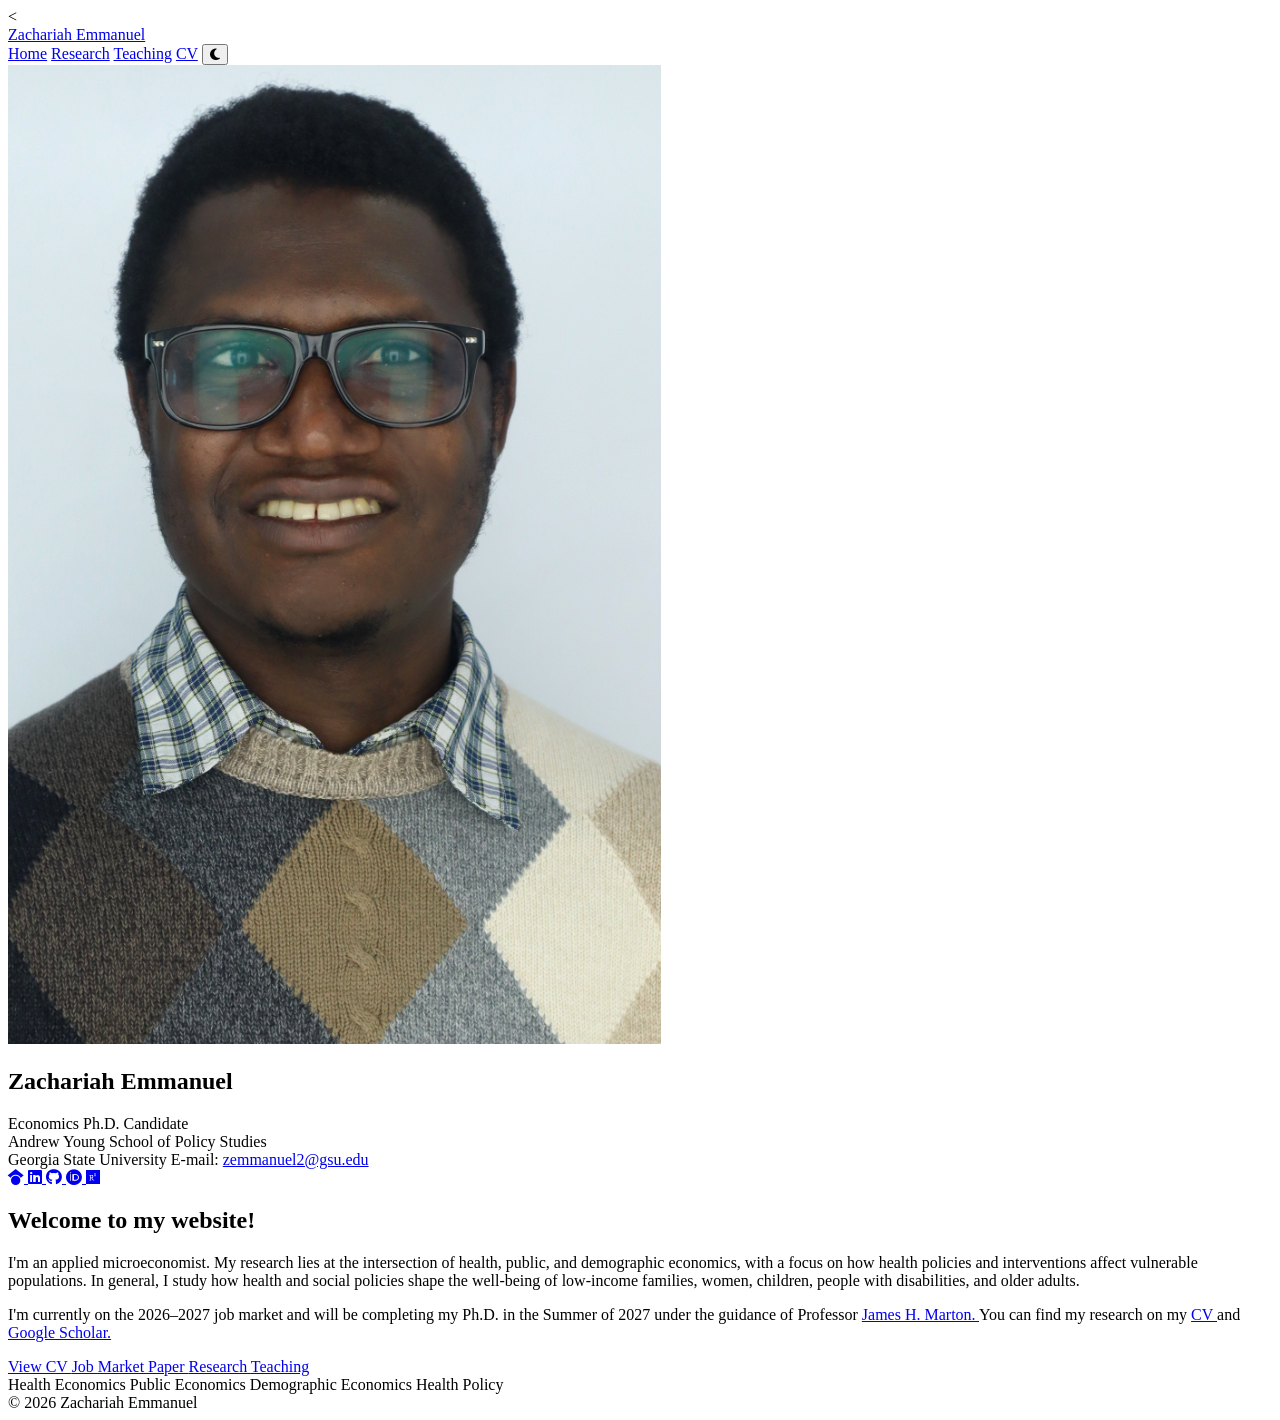
==== index.html @ 63b7c992 "Add canonical link to index.html" ====
<!DOCTYPE html>
<html lang="en">

<head>
  <meta charset="UTF-8">

  <meta name="viewport"
        content="width=device-width, initial-scale=1.0">

  <meta name="description"
        content="Academic website of Zachariah Emmanuel, Ph.D. candidate in Economics at Georgia State University.">

  <title>
    Zachariah Emmanuel | Economics Ph.D. Candidate | Georgia State University
  </title>

  <<link rel="canonical"
      href="https://zachariahemmanuel2.github.io/">

  <!-- Font Awesome for social icons -->
  <link rel="stylesheet"
        href="https://cdnjs.cloudflare.com/ajax/libs/font-awesome/6.5.2/css/all.min.css">

</head>

 
  

<body>


<!-- =====================================
     NAVIGATION
===================================== -->

<header class="site-header">

  <div class="container nav-wrap">

    <a class="site-title" href="index.html">
      Zachariah Emmanuel
    </a>

    <nav aria-label="Main navigation">

      <a href="index.html">Home</a>

      <a href="research.html">Research</a>

      <a href="teaching.html">Teaching</a>

      <a href="cv.html">CV</a>

      <button
        class="theme-toggle"
        id="theme-toggle"
        type="button"
        aria-label="Toggle light and dark theme"
        title="Toggle theme">
        <i class="fa-solid fa-moon"></i>
      </button>

    </nav>

  </div>

</header>


<!-- =====================================
     MAIN CONTENT
===================================== -->

<main id="home">

  <div class="container page-layout">


    <!-- LEFT PROFILE -->

    <aside class="profile-sidebar">

      <img
        src="assets/Zachariah-Profile-picture.jpg"
        alt="Zachariah Emmanuel"
        class="profile-photo"
      >

      <h2 class="profile-name">
        Zachariah Emmanuel
      </h2>

      <div class="profile-details">

       <span>
    Economics Ph.D. Candidate<br>
    Andrew Young School of Policy Studies<br>
    Georgia State University
   
        <span>
          E-mail:
          <a href="mailto:zemmanuel2@gsu.edu">
            zemmanuel2@gsu.edu
          </a>
        </span>

      </div>


      <div class="social-links">

        <a href="https://scholar.google.com/citations?user=WSJ-WQcAAAAJ"
           target="_blank"
           rel="noopener"
           aria-label="Google Scholar"
           title="Google Scholar">
          <i class="fa-brands fa-google-scholar"></i>
        </a>

        <a href="https://www.linkedin.com/in/zachariah-emmanuel-82096583/"
           target="_blank"
           rel="noopener"
           aria-label="LinkedIn"
           title="LinkedIn">
          <i class="fa-brands fa-linkedin"></i>
        </a>

        <a href="https://github.com/zachariahemmanuel2/"
           target="_blank"
           rel="noopener"
           aria-label="GitHub"
           title="GitHub">
          <i class="fa-brands fa-github"></i>
        </a>

        <a href="https://orcid.org/0000-0001-9636-632X"
           target="_blank"
           rel="noopener"
           aria-label="ORCID"
           title="ORCID">
          <i class="fa-brands fa-orcid"></i>
        </a>

        <a href="https://www.researchgate.net/profile/Zachariah-Emmanuel"
           target="_blank"
           rel="noopener"
           aria-label="ResearchGate"
           title="ResearchGate">
          <i class="fa-brands fa-researchgate"></i>
        </a>

      </div>

    </aside>


    <!-- RIGHT BIO -->

    <section class="page-content">

      <h1 class="home-name">
        Welcome to my website!
      </h1>


      <p class="hero-summary">

        I'm an applied microeconomist. My research lies at the intersection of health,
        public, and demographic economics, with a focus on how health policies and
        interventions affect vulnerable populations. In general, I study how health and social policies
        shape the well-being of low-income families, women, children, people with disabilities, and older adults.

      </p>


      <p>

        I'm currently on the 2026–2027 job market and will be completing my Ph.D.
        in the Summer of 2027 under the guidance of Professor

        <a href="https://aysps.gsu.edu/profile/james-marton/"
           target="_blank"
           rel="noopener">
          James H. Marton.
        </a>

        You can find my research on my

        <a href="cv.pdf"
           target="_blank"
           rel="noopener">
          CV
        </a>

        and

        <a href="https://scholar.google.com/citations?user=WSJ-WQcAAAAJ"
           target="_blank"
           rel="noopener">
          Google Scholar.
        </a>

      </p>


      <div class="hero-actions">

        <a class="button"
           href="cv.pdf"
           target="_blank"
           rel="noopener">
          View CV
        </a>

        <a class="button"
           href="papers/.pdf"
           target="_blank"
           rel="noopener">
          Job Market Paper
        </a>

        <a class="button"
           href="research.html">
          Research
        </a>

        <a class="button"
           href="teaching.html">
          Teaching
        </a>

      </div>


      <div class="interests">

        <span>Health Economics</span>
        <span>Public Economics</span>
        <span>Demographic Economics</span>
        <span>Health Policy</span>

      </div>

    </section>


  </div>

</main>


<!-- =====================================
     FOOTER
===================================== -->

<footer>

  <div class="container footer-wrap">

    <span>
      © 2026 Zachariah Emmanuel
    </span>

  </div>

</footer>

<script src="theme.js"></script>
</body>

</html>
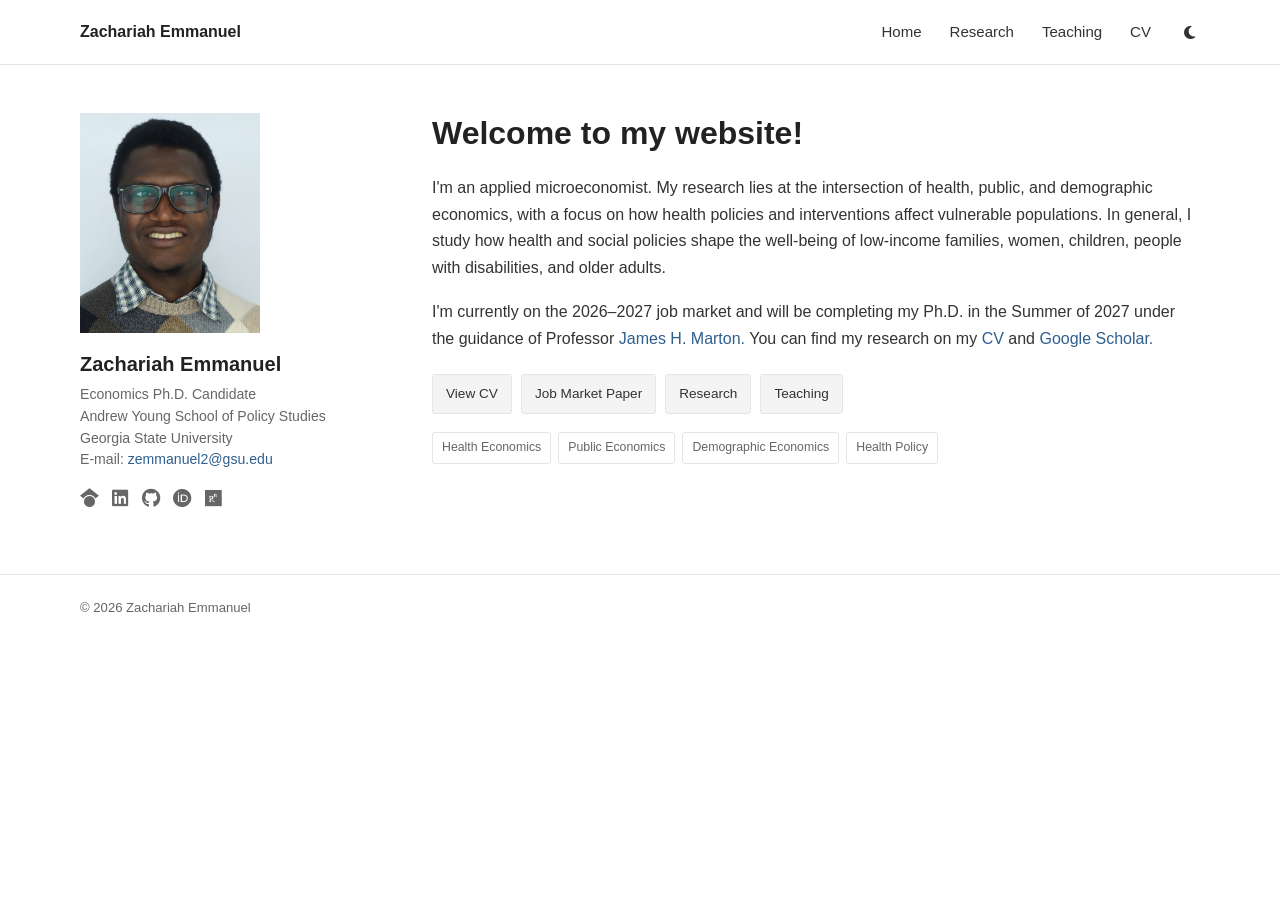
==== commit 88e94328: "Update index.html" ====
--- a/index.html
+++ b/index.html
@@ -14,17 +14,16 @@
     Zachariah Emmanuel | Economics Ph.D. Candidate | Georgia State University
   </title>
 
-  <<link rel="canonical"
-      href="https://zachariahemmanuel2.github.io/">
-
+  <link rel="stylesheet" href="style.css">
+  
   <!-- Font Awesome for social icons -->
   <link rel="stylesheet"
         href="https://cdnjs.cloudflare.com/ajax/libs/font-awesome/6.5.2/css/all.min.css">
 
 </head>
 
- 
-  
+
+
 
 <body>
 
--- a/style.css
+++ b/style.css
@@ -0,0 +1,676 @@
+/* ==========================================================
+   ZACHARIAH EMMANUEL ACADEMIC WEBSITE
+   Shared layout inspired by the structure of Graeme Peterson's
+   academic website
+   ========================================================== */
+
+
+/* ==========================================================
+   THEME VARIABLES
+   ========================================================== */
+
+:root {
+    --bg: #ffffff;
+    --text: #333333;
+    --muted: #666666;
+    --heading: #222222;
+    --link: #2f5f8f;
+    --border: #e5e5e5;
+    --button-bg: #f4f4f4;
+    --button-hover: #e9e9e9;
+    --header-bg: #ffffff;
+}
+
+html[data-theme="dark"] {
+    --bg: #181818;
+    --text: #dddddd;
+    --muted: #aaaaaa;
+    --heading: #f2f2f2;
+    --link: #85b7e8;
+    --border: #383838;
+    --button-bg: #282828;
+    --button-hover: #333333;
+    --header-bg: #181818;
+}
+
+
+/* ==========================================================
+   BASIC PAGE SETTINGS
+   ========================================================== */
+
+* {
+    box-sizing: border-box;
+}
+
+html {
+    scroll-behavior: smooth;
+}
+
+body {
+    margin: 0;
+
+    background: var(--bg);
+    color: var(--text);
+
+    font-family:
+        -apple-system,
+        BlinkMacSystemFont,
+        "Segoe UI",
+        Roboto,
+        Helvetica,
+        Arial,
+        sans-serif;
+
+    font-size: 16px;
+    line-height: 1.6;
+
+    transition:
+        background-color 0.2s ease,
+        color 0.2s ease;
+}
+
+a {
+    color: var(--link);
+    text-decoration: none;
+}
+
+a:hover {
+    text-decoration: underline;
+}
+
+img {
+    max-width: 100%;
+}
+
+.container {
+    width: min(1120px, calc(100% - 40px));
+    margin: 0 auto;
+}
+
+
+/* ==========================================================
+   TOP NAVIGATION
+   ========================================================== */
+
+.site-header {
+    width: 100%;
+
+    background: var(--header-bg);
+
+    border-bottom: 1px solid var(--border);
+}
+
+.nav-wrap {
+    min-height: 64px;
+
+    display: flex;
+    align-items: center;
+    justify-content: space-between;
+}
+
+
+/* LEFT NAME IN NAV */
+
+.site-title {
+    color: var(--heading);
+
+    font-size: 1rem;
+    font-weight: 600;
+
+    text-decoration: none;
+}
+
+.site-title:hover {
+    text-decoration: none;
+}
+
+
+/* RIGHT NAVIGATION */
+
+nav {
+    display: flex;
+    align-items: center;
+
+    gap: 28px;
+}
+
+nav a,
+.theme-toggle {
+    color: var(--text);
+
+    font-family: inherit;
+    font-size: 0.94rem;
+    font-weight: 500;
+
+    text-decoration: none;
+}
+
+nav a:hover {
+    color: var(--link);
+    text-decoration: none;
+}
+
+
+/* THEME BUTTON */
+
+.theme-toggle {
+    border: 0;
+    background: transparent;
+
+    padding: 5px;
+
+    cursor: pointer;
+}
+
+.theme-toggle:hover {
+    color: var(--link);
+}
+
+
+/* ==========================================================
+   SHARED PAGE LAYOUT
+   LEFT PROFILE + RIGHT CONTENT
+   ========================================================== */
+
+.page-layout {
+    display: grid;
+
+    grid-template-columns: 280px minmax(0, 1fr);
+
+    column-gap: 72px;
+
+    align-items: start;
+
+    padding-top: 48px;
+    padding-bottom: 60px;
+}
+
+
+/* ==========================================================
+   LEFT PROFILE SIDEBAR
+   ========================================================== */
+
+.profile-sidebar {
+    width: 280px;
+
+    text-align: left;
+}
+
+
+/* KEEP YOUR CURRENT IMAGE SIZE AND FRAME */
+
+.profile-photo {
+    display: block;
+
+    width: 180px;
+    height: 220px;
+
+    object-fit: cover;
+    object-position: center top;
+
+    border-radius: 0;
+
+    margin: 0 0 18px 0;
+}
+
+
+/* NAME */
+
+.profile-name {
+    margin: 0 0 7px 0;
+
+    color: var(--heading);
+
+    font-size: 1.25rem;
+    font-weight: 700;
+    line-height: 1.3;
+}
+
+
+/* PROFILE INFORMATION */
+
+.profile-details {
+    color: var(--muted);
+
+    font-size: 0.88rem;
+    line-height: 1.55;
+}
+
+.profile-details span {
+    display: block;
+}
+
+.profile-details a {
+    font-size: inherit;
+}
+
+
+/* SOCIAL ICONS */
+
+.social-links {
+    display: flex;
+    align-items: center;
+
+    gap: 13px;
+
+    margin-top: 13px;
+}
+
+.social-links a {
+    color: var(--muted);
+
+    font-size: 1.18rem;
+}
+
+.social-links a:hover {
+    color: var(--link);
+    text-decoration: none;
+}
+
+
+/* ==========================================================
+   RIGHT PAGE CONTENT
+   ========================================================== */
+
+.page-content {
+    width: 100%;
+    max-width: 780px;
+
+    min-width: 0;
+}
+
+
+/* MAIN PAGE HEADING */
+
+.page-content > h1:first-child,
+.home-name {
+    margin-top: 0;
+    margin-bottom: 22px;
+
+    color: var(--heading);
+
+    font-size: 2rem;
+    font-weight: 700;
+    line-height: 1.25;
+}
+
+
+/* GENERAL HEADINGS */
+
+.page-content h2 {
+    margin-top: 36px;
+    margin-bottom: 10px;
+
+    color: var(--heading);
+
+    font-size: 1.45rem;
+    line-height: 1.3;
+}
+
+.page-content h3 {
+    margin-top: 25px;
+    margin-bottom: 6px;
+
+    color: var(--heading);
+
+    font-size: 1.1rem;
+    line-height: 1.4;
+}
+
+
+/* PARAGRAPHS */
+
+.page-content p {
+    margin-top: 0;
+    margin-bottom: 17px;
+
+    line-height: 1.67;
+}
+
+.hero-summary {
+    margin-top: 0;
+    margin-bottom: 17px;
+
+    line-height: 1.67;
+}
+
+
+/* SECTION DIVIDERS */
+
+.research-heading {
+    padding-bottom: 7px;
+
+    border-bottom: 1px solid var(--border);
+}
+
+
+/* ==========================================================
+   HOMEPAGE BUTTONS
+   ========================================================== */
+
+.hero-actions {
+    display: flex;
+    flex-wrap: wrap;
+
+    gap: 9px;
+
+    margin-top: 22px;
+}
+
+.button {
+    display: inline-block;
+
+    padding: 8px 13px;
+
+    border: 1px solid var(--border);
+    border-radius: 3px;
+
+    background: var(--button-bg);
+    color: var(--text);
+
+    font-size: 0.85rem;
+    font-weight: 500;
+
+    text-decoration: none;
+}
+
+.button:hover {
+    background: var(--button-hover);
+
+    text-decoration: none;
+}
+
+
+/* ==========================================================
+   RESEARCH INTERESTS
+   ========================================================== */
+
+.interests {
+    display: flex;
+    flex-wrap: wrap;
+
+    gap: 7px;
+
+    margin-top: 18px;
+}
+
+.interests span {
+    padding: 5px 9px;
+
+    border: 1px solid var(--border);
+    border-radius: 3px;
+
+    color: var(--muted);
+
+    font-size: 0.77rem;
+}
+
+
+/* ==========================================================
+   RESEARCH PAGE
+   ========================================================== */
+
+.paper {
+    margin-bottom: 34px;
+}
+
+.paper h3 {
+    margin-bottom: 5px;
+}
+
+.paper p {
+    margin-bottom: 9px;
+}
+
+.publications-heading {
+    margin-top: 38px;
+}
+
+.first-publication {
+    margin-top: 0;
+}
+
+
+/* ==========================================================
+   TEACHING PAGE
+   ========================================================== */
+
+.teaching-section h3 {
+    margin-top: 28px;
+    margin-bottom: 8px;
+
+    color: var(--heading);
+
+    font-size: 1.08rem;
+    font-weight: 600;
+}
+
+.institution-gap {
+    height: 22px;
+}
+
+
+/* ==========================================================
+   CONTACT
+   ========================================================== */
+
+.contact-social {
+    margin-top: 28px;
+}
+
+.contact-social-title {
+    margin-bottom: 12px;
+
+    font-weight: 500;
+}
+
+
+/* ==========================================================
+   CV PAGE
+   ========================================================== */
+
+.cv-frame {
+    width: 100%;
+    height: 900px;
+
+    margin-top: 15px;
+
+    border: 1px solid var(--border);
+}
+
+
+/* ==========================================================
+   FOOTER
+   ========================================================== */
+
+footer {
+    border-top: 1px solid var(--border);
+
+    color: var(--muted);
+
+    font-size: 0.82rem;
+}
+
+.footer-wrap {
+    display: flex;
+    align-items: center;
+    justify-content: space-between;
+
+    min-height: 65px;
+}
+
+
+/* ==========================================================
+   TABLET / MOBILE
+   ========================================================== */
+
+@media (max-width: 768px) {
+
+    .container {
+        width: calc(100% - 30px);
+    }
+
+
+    /* NAVIGATION */
+
+    .nav-wrap {
+        min-height: auto;
+
+        padding: 13px 0;
+
+        flex-direction: column;
+
+        gap: 10px;
+    }
+
+    nav {
+        flex-wrap: wrap;
+        justify-content: center;
+
+        gap: 9px 18px;
+    }
+
+
+    /* PAGE */
+
+    .page-layout {
+        display: block;
+
+        padding-top: 28px;
+        padding-bottom: 40px;
+    }
+
+
+    /* PROFILE */
+
+    .profile-sidebar {
+        width: 100%;
+
+        margin-bottom: 35px;
+
+        text-align: center;
+    }
+
+    .profile-photo {
+        width: 180px;
+        height: 220px;
+
+        margin-left: auto;
+        margin-right: auto;
+    }
+
+    .profile-details {
+        text-align: center;
+    }
+
+    .social-links {
+        justify-content: center;
+    }
+
+
+    /* CONTENT */
+
+    .page-content {
+        max-width: none;
+    }
+
+    .page-content > h1:first-child,
+    .home-name {
+        font-size: 1.8rem;
+    }
+
+
+    /* CV */
+
+    .cv-frame {
+        height: 650px;
+    }
+
+
+    /* FOOTER */
+
+    .footer-wrap {
+        justify-content: center;
+
+        text-align: center;
+    }
+}
+
+
+/* ==========================================================
+   SMALL PHONE
+   ========================================================== */
+
+@media (max-width: 420px) {
+
+    body {
+        font-size: 15px;
+    }
+
+    nav {
+        gap: 8px 13px;
+    }
+
+    nav a,
+    .theme-toggle {
+        font-size: 0.85rem;
+    }
+
+    .page-content > h1:first-child,
+    .home-name {
+        font-size: 1.65rem;
+    }
+
+    .profile-name {
+        font-size: 1.2rem;
+    }
+
+    .cv-frame {
+        height: 520px;
+    }
+}
+
+.abstract-toggle {
+  margin-top: 8px;
+  margin-bottom: 8px;
+}
+
+.abstract-toggle summary {
+  cursor: pointer;
+  list-style: none;
+  font-weight: normal;
+  display: inline-block;
+}
+
+.abstract-toggle summary::-webkit-details-marker {
+  display: none;
+}
+
+/* Triangle when collapsed */
+.abstract-toggle summary::before {
+  content: "▶";
+  display: inline-block;
+  margin-right: 6px;
+  font-size: 0.75em;
+}
+
+/* Triangle when expanded */
+.abstract-toggle[open] summary::before {
+  content: "▼";
+}
+
+.abstract-text {
+  margin-top: 8px;
+  line-height: 1.6;
+}
+
+.works-progress {
+    padding-left: 25px;
+    margin-top: 10px;
+}
+
+.works-progress li {
+    margin-bottom: 14px;
+    line-height: 1.6;
+    padding-left: 5px;
+}
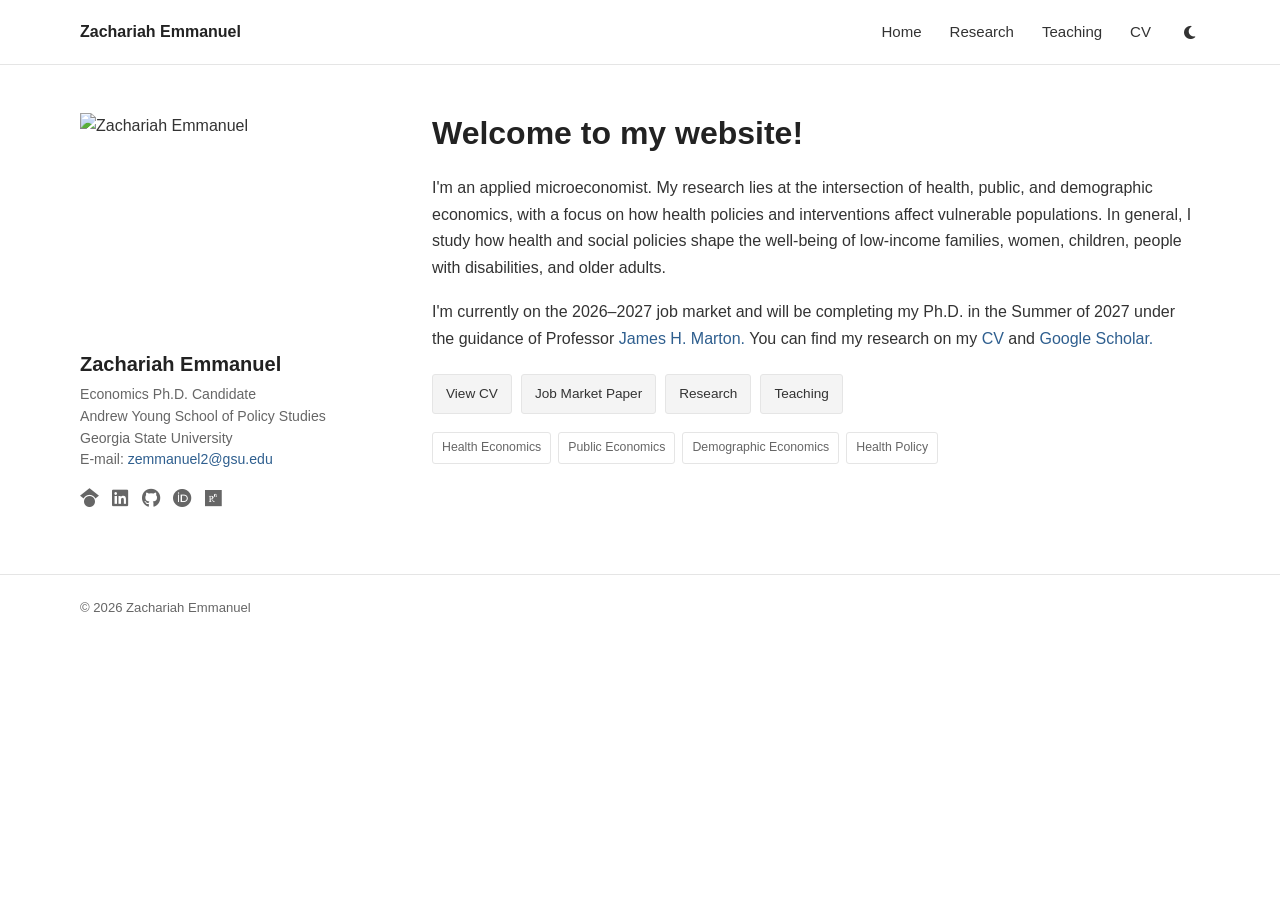
==== commit a1034d70: "Update profile picture source in index.html" ====
--- a/index.html
+++ b/index.html
@@ -80,7 +80,7 @@
     <aside class="profile-sidebar">
 
       <img
-        src="assets/Zachariah-Profile-picture.jpg"
+        src="assets/Zachariah-Profile-picture_.jpg"
         alt="Zachariah Emmanuel"
         class="profile-photo"
       >
@@ -212,7 +212,7 @@
         </a>
 
         <a class="button"
-           href="papers/.pdf"
+           href="papers/job-market-paper.pdf"
            target="_blank"
            rel="noopener">
           Job Market Paper
--- a/style.css
+++ b/style.css
@@ -674,3 +674,81 @@
     line-height: 1.6;
     padding-left: 5px;
 }
+
+
+/* =====================================
+   TEACHING EVALUATION
+===================================== */
+
+.evaluation-details {
+    width: 100%;
+    margin-top: 12px;
+    margin-left: 0;
+    padding-left: 0;
+}
+
+.evaluation-details summary {
+    cursor: pointer;
+    font-weight: 600;
+    margin-bottom: 15px;
+}
+
+.evaluation-table {
+    width: 100%;
+    border-collapse: collapse;
+    margin-top: 15px;
+    margin-bottom: 15px;
+}
+
+.evaluation-table th,
+.evaluation-table td {
+    text-align: left;
+    padding: 8px 10px;
+    border-bottom: 1px solid #ddd;
+}
+
+.evaluation-table th:last-child,
+.evaluation-table td:last-child {
+    text-align: center;
+    width: 100px;
+}
+
+.evaluation-note {
+    margin-top: 15px;
+    margin-bottom: 20px;
+}
+
+.evaluation-details h4 {
+    margin-top: 25px;
+    margin-bottom: 15px;
+}
+
+
+/* Keep all questions aligned */
+
+.evaluation-question {
+    margin: 0 0 24px 0;
+    padding: 0;
+}
+
+.evaluation-question-title {
+    margin: 0 0 10px 0;
+    padding: 0;
+}
+
+
+/* Keep every student comment aligned */
+
+.evaluation-question blockquote {
+    margin: 8px 0 8px 25px;
+    padding-left: 14px;
+    border-left: 3px solid #ccc;
+}
+
+
+/* Links below evaluation */
+
+.teaching-links {
+    margin-top: 20px;
+    margin-left: 0;
+}
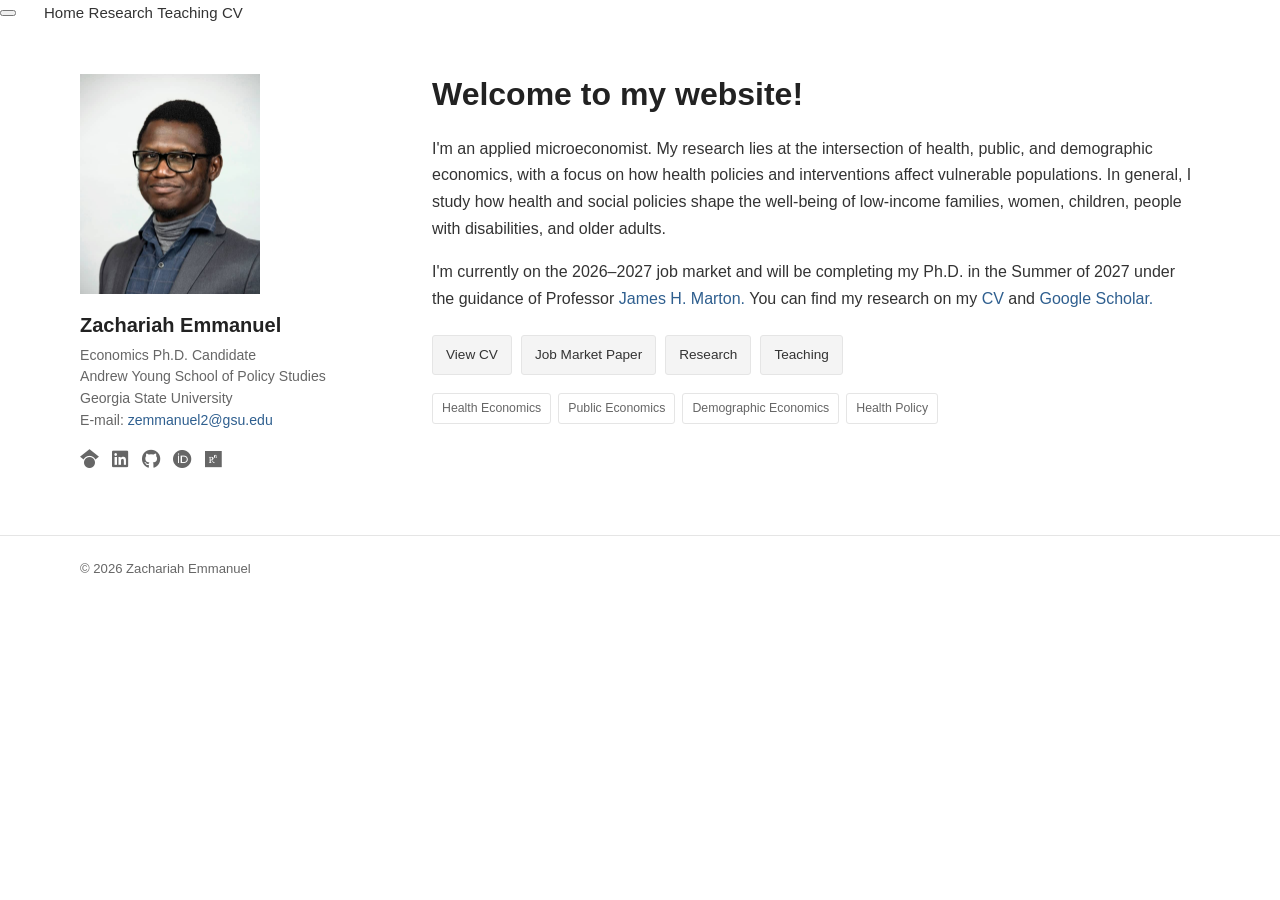
==== commit 0497e654: "Update navigation in index.html Refactor navigation structure and remove unused elements." ====
--- a/index.html
+++ b/index.html
@@ -32,38 +32,26 @@
      NAVIGATION
 ===================================== -->
 
-<header class="site-header">
-
-  <div class="container nav-wrap">
-
-    <a class="site-title" href="index.html">
-      Zachariah Emmanuel
-    </a>
-
-    <nav aria-label="Main navigation">
-
-      <a href="index.html">Home</a>
-
-      <a href="research.html">Research</a>
-
-      <a href="teaching.html">Teaching</a>
-
-      <a href="cv.html">CV</a>
-
-      <button
-        class="theme-toggle"
-        id="theme-toggle"
-        type="button"
-        aria-label="Toggle light and dark theme"
-        title="Toggle theme">
-        <i class="fa-solid fa-moon"></i>
-      </button>
-
-    </nav>
-
-  </div>
-
-</header>
+<nav class="site-nav">
+
+    <button class="menu-toggle"
+            id="menu-toggle"
+            aria-label="Open navigation menu"
+            aria-expanded="false"
+            aria-controls="nav-links">
+        <span></span>
+        <span></span>
+        <span></span>
+    </button>
+
+    <div class="nav-links" id="nav-links">
+        <a href="index.html">Home</a>
+        <a href="research.html">Research</a>
+        <a href="teaching.html">Teaching</a>
+        <a href="assets/Zachariah_Emmanuel_CV.pdf" target="_blank">CV</a>
+    </div>
+
+</nav>
 
 
 <!-- =====================================
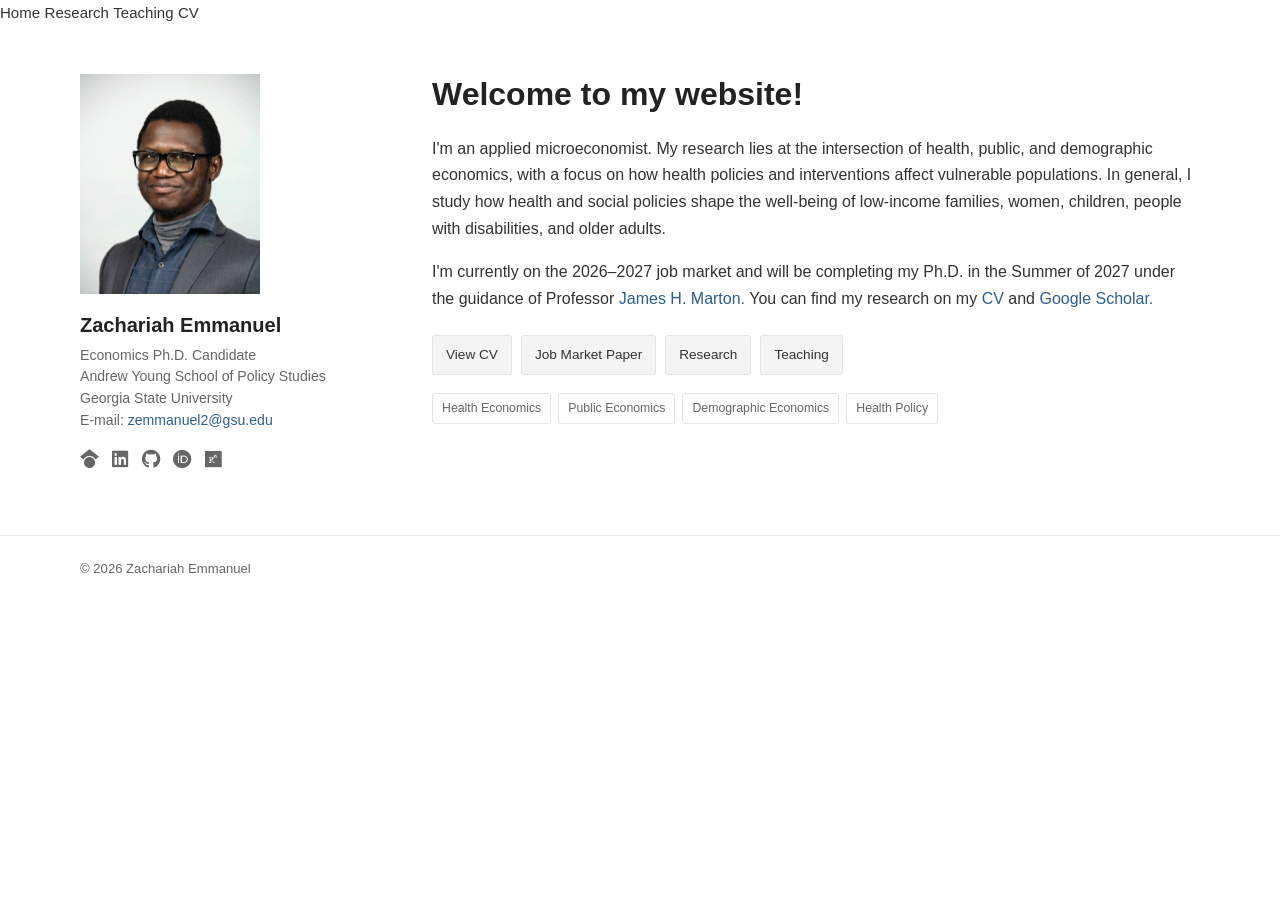
==== commit e8015749: "Implement navigation menu toggle functionality Added JavaScript to toggle navigation menu and handle" ====
--- a/index.html
+++ b/index.html
@@ -23,6 +23,27 @@
 </head>
 
 
+  <script>
+    const menuToggle = document.getElementById("menu-toggle");
+    const navLinks = document.getElementById("nav-links");
+
+    menuToggle.addEventListener("click", function () {
+        navLinks.classList.toggle("active");
+        menuToggle.classList.toggle("active");
+
+        const isOpen = navLinks.classList.contains("active");
+        menuToggle.setAttribute("aria-expanded", isOpen);
+    });
+
+    /* Close menu after selecting a link */
+    navLinks.querySelectorAll("a").forEach(function (link) {
+        link.addEventListener("click", function () {
+            navLinks.classList.remove("active");
+            menuToggle.classList.remove("active");
+            menuToggle.setAttribute("aria-expanded", "false");
+        });
+    });
+</script>
 
 
 <body>
--- a/style.css
+++ b/style.css
@@ -752,3 +752,101 @@
     margin-top: 20px;
     margin-left: 0;
 }
+
+
+/* =====================================
+   MOBILE HAMBURGER MENU
+===================================== */
+
+/* Hidden on desktop */
+.menu-toggle {
+    display: none;
+}
+
+
+/* Mobile */
+@media (max-width: 768px) {
+
+    .site-nav {
+        position: relative;
+    }
+
+    /* Three-line hamburger button */
+    .menu-toggle {
+        display: flex;
+        flex-direction: column;
+        justify-content: center;
+        gap: 5px;
+
+        position: absolute;
+        top: 0;
+        right: 0;
+
+        width: 38px;
+        height: 38px;
+
+        padding: 5px;
+        border: none;
+        background: transparent;
+        cursor: pointer;
+        z-index: 1001;
+    }
+
+    .menu-toggle span {
+        display: block;
+        width: 26px;
+        height: 2px;
+        background-color: #333;
+        transition: 0.25s ease;
+    }
+
+
+    /* Hide navigation links initially */
+    .nav-links {
+        display: none;
+
+        position: absolute;
+        top: 45px;
+        right: 0;
+
+        min-width: 180px;
+        padding: 10px 0;
+
+        background-color: white;
+        border: 1px solid #ddd;
+        box-shadow: 0 4px 12px rgba(0, 0, 0, 0.12);
+
+        z-index: 1000;
+    }
+
+
+    /* Display links vertically */
+    .nav-links a {
+        display: block;
+        padding: 10px 20px;
+        margin: 0;
+        text-align: left;
+        white-space: nowrap;
+    }
+
+
+    /* Show menu after hamburger is clicked */
+    .nav-links.active {
+        display: block;
+    }
+
+
+    /* Turn hamburger into X when open */
+    .menu-toggle.active span:nth-child(1) {
+        transform: translateY(7px) rotate(45deg);
+    }
+
+    .menu-toggle.active span:nth-child(2) {
+        opacity: 0;
+    }
+
+    .menu-toggle.active span:nth-child(3) {
+        transform: translateY(-7px) rotate(-45deg);
+    }
+
+}
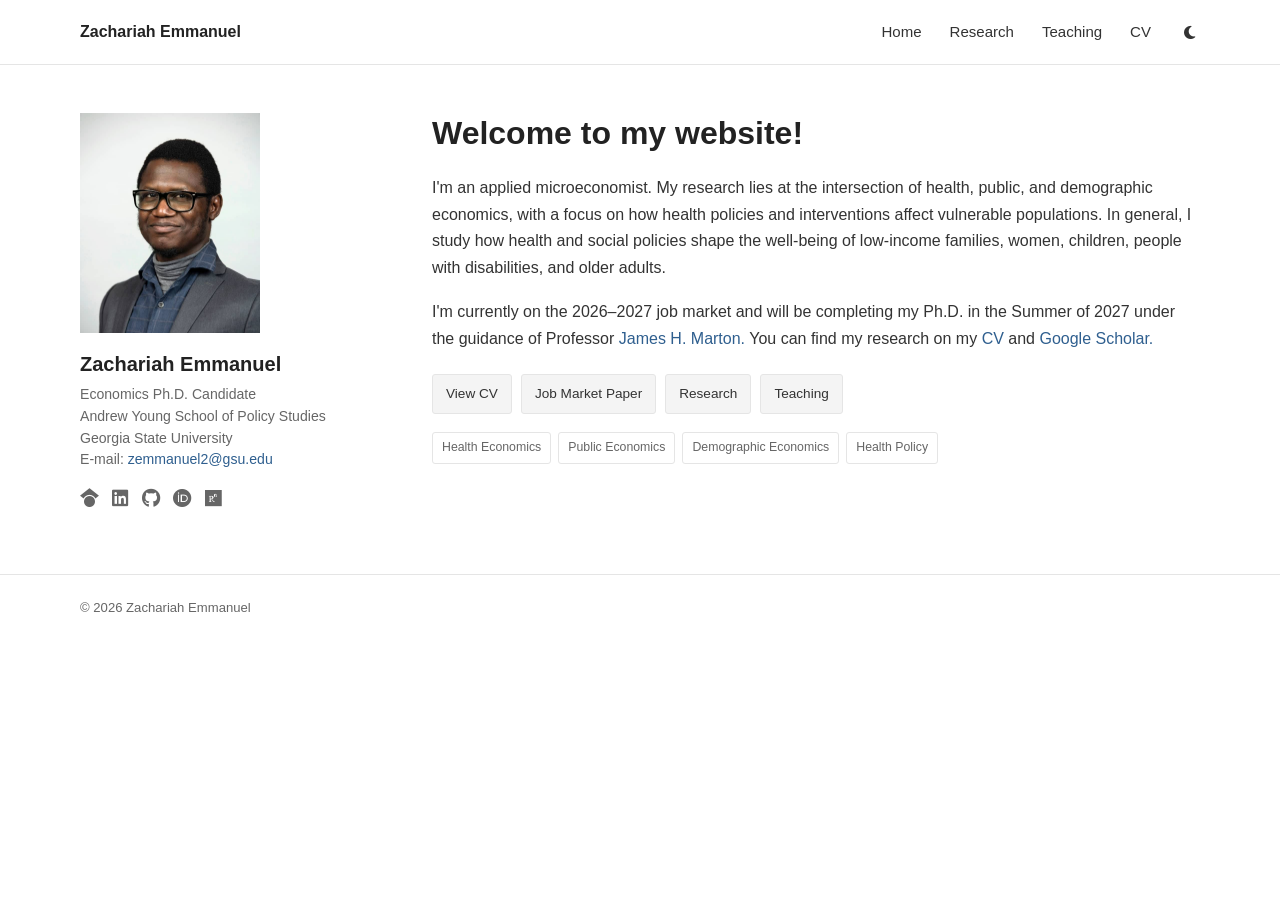
==== commit 20fb86c2: "Refactor navigation and add theme toggle button Updated navigation structure and added theme toggle " ====
--- a/index.html
+++ b/index.html
@@ -53,27 +53,49 @@
      NAVIGATION
 ===================================== -->
 
-<nav class="site-nav">
-
-    <button class="menu-toggle"
-            id="menu-toggle"
-            aria-label="Open navigation menu"
-            aria-expanded="false"
-            aria-controls="nav-links">
-        <span></span>
-        <span></span>
-        <span></span>
+<header class="site-header">
+
+  <div class="container nav-wrap">
+
+    <a class="site-title" href="index.html">
+      Zachariah Emmanuel
+    </a>
+
+    <!-- Mobile hamburger button -->
+    <button
+      class="menu-toggle"
+      id="menu-toggle"
+      type="button"
+      aria-label="Open navigation menu"
+      aria-expanded="false"
+      aria-controls="main-nav">
+      <span></span>
+      <span></span>
+      <span></span>
     </button>
 
-    <div class="nav-links" id="nav-links">
-        <a href="index.html">Home</a>
-        <a href="research.html">Research</a>
-        <a href="teaching.html">Teaching</a>
-        <a href="assets/Zachariah_Emmanuel_CV.pdf" target="_blank">CV</a>
-    </div>
-
-</nav>
-
+    <!-- Main navigation -->
+    <nav id="main-nav" class="main-nav" aria-label="Main navigation">
+
+      <a href="index.html">Home</a>
+      <a href="research.html">Research</a>
+      <a href="teaching.html">Teaching</a>
+      <a href="cv.html">CV</a>
+
+      <button
+        class="theme-toggle"
+        id="theme-toggle"
+        type="button"
+        aria-label="Toggle light and dark theme"
+        title="Toggle theme">
+        <i class="fa-solid fa-moon"></i>
+      </button>
+
+    </nav>
+
+  </div>
+
+</header>
 
 <!-- =====================================
      MAIN CONTENT
